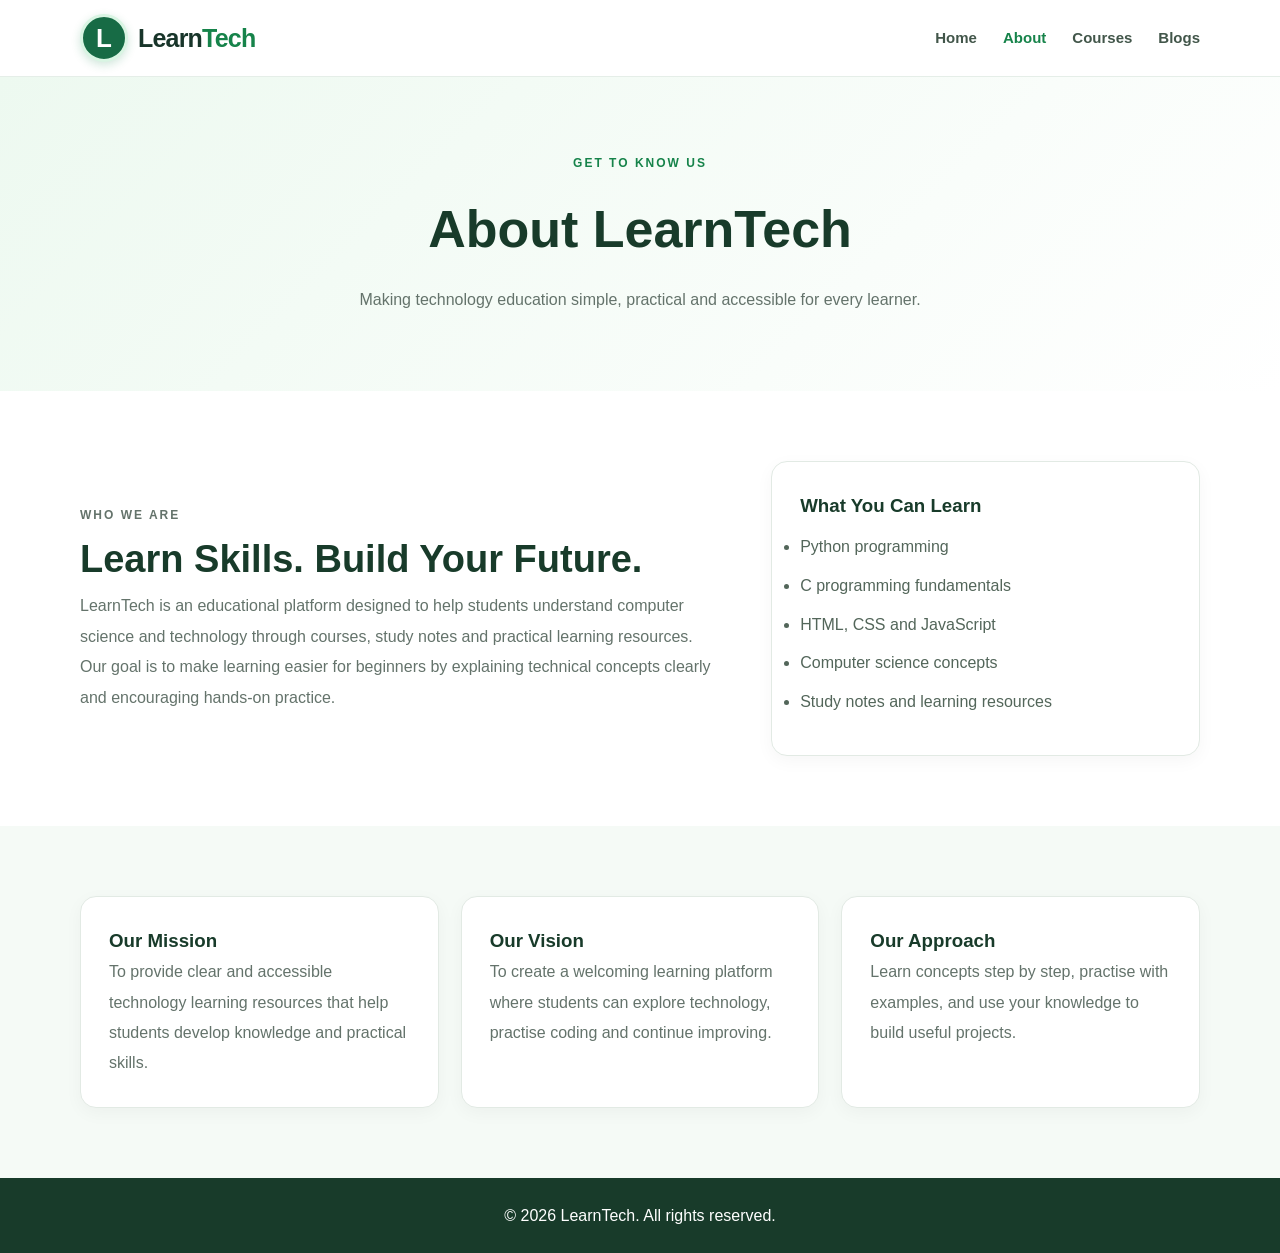
==== about.html @ 6e4b5e75 "Add LearnTech website" ====
<!DOCTYPE html>
<html lang="en">
<head>
  <meta charset="UTF-8">
  <meta name="viewport" content="width=device-width, initial-scale=1.0">
  <meta name="description" content="Learn about LearnTech, our mission, vision and learning resources.">
  <title>About Us | LearnTech</title>
  <link rel="stylesheet" href="css/style.css">
</head>
<body>

  <header class="site-header">
    <div class="container nav-container">
    
<a href="index.html" class="logo">
    <span class="logo-icon">L</span>
    <span class="logo-text">Learn<span>Tech</span></span>
</a>

      <nav class="main-nav" aria-label="Main navigation">
        <a href="index.html">Home</a>
        <a href="about.html" aria-current="page">About</a>
        <a href="courses.html">Courses</a>
        <a href="blogs.html">Blogs</a>
      </nav>
    </div>
  </header>

  <main>
    <section class="page-hero">
      <div class="container">
        <p class="eyebrow">GET TO KNOW US</p>
        <h1>About LearnTech</h1>
        <p>
          Making technology education simple, practical and accessible
          for every learner.
        </p>
      </div>
    </section>

    <section class="section">
      <div class="container about-layout">
        <div>
          <p class="eyebrow">WHO WE ARE</p>
          <h2>Learn Skills. Build Your Future.</h2>
          <p>
            LearnTech is an educational platform designed to help students
            understand computer science and technology through courses,
            study notes and practical learning resources.
          </p>
          <p>
            Our goal is to make learning easier for beginners by explaining
            technical concepts clearly and encouraging hands-on practice.
          </p>
        </div>

        <div class="about-highlight">
          <h3>What You Can Learn</h3>
          <ul>
            <li>Python programming</li>
            <li>C programming fundamentals</li>
            <li>HTML, CSS and JavaScript</li>
            <li>Computer science concepts</li>
            <li>Study notes and learning resources</li>
          </ul>
        </div>
      </div>
    </section>

    <section class="section section-soft">
      <div class="container about-cards">
        <article class="about-card">
          <h3>Our Mission</h3>
          <p>
            To provide clear and accessible technology learning resources
            that help students develop knowledge and practical skills.
          </p>
        </article>

        <article class="about-card">
          <h3>Our Vision</h3>
          <p>
            To create a welcoming learning platform where students can
            explore technology, practise coding and continue improving.
          </p>
        </article>

        <article class="about-card">
          <h3>Our Approach</h3>
          <p>
            Learn concepts step by step, practise with examples, and use
            your knowledge to build useful projects.
          </p>
        </article>
      </div>
    </section>
  </main>

  <footer class="site-footer">
    <div class="container">
      <p>&copy; <span id="year"></span> LearnTech. All rights reserved.</p>
    </div>
  </footer>

  <script>
    document.getElementById("year").textContent =
      new Date().getFullYear();
  </script>

</body>
</html>
---- css/style.css ----
/* LEARNTECH - MAIN WEBSITE DESIGN */

:root {
    --green: #087849;
    --dark-green: #075b39;
    --light-green: #eaf7ef;
    --text: #18352b;
    --muted: #64756d;
    --white: #ffffff;
}

* {
    margin: 0;
    padding: 0;
    box-sizing: border-box;
}

html {
    scroll-behavior: smooth;
    scroll-padding-top: 90px;
}

body {
    font-family: Arial, Helvetica, sans-serif;
    color: var(--text);
    background: var(--white);
    line-height: 1.7;
}

a {
    text-decoration: none;
}

/* HEADER */

.header {
    min-height: 82px;
    padding: 15px 7%;
    display: flex;
    justify-content: space-between;
    align-items: center;
    gap: 20px;
    background: white;
    border-bottom: 1px solid #e4eee7;
    position: sticky;
    top: 0;
    z-index: 100;
}

.logo {
    display: flex;
    align-items: center;
    gap: 12px;
    color: var(--text);
}

.logo-icon {
    width: 46px;
    height: 46px;
    border-radius: 50%;
    background: var(--green);
    color: white;
    display: grid;
    place-items: center;
    font-weight: bold;
    font-size: 17px;
}

.logo strong,
.logo small {
    display: block;
}

.logo strong {
    font-size: 21px;
}

.logo small {
    color: var(--muted);
    font-size: 10px;
}

.navbar {
    display: flex;
    align-items: center;
    gap: 32px;
}

.navbar a {
    color: #41584d;
    font-weight: bold;
    font-size: 14px;
    transition: color 0.2s;
}

.navbar a:hover {
    color: var(--green);
}

/* HOME / HERO */

.hero {
    min-height: 510px;
    padding: 65px 7%;
    display: grid;
    grid-template-columns: 1.1fr 0.9fr;
    align-items: center;
    gap: 40px;
    background:
        radial-gradient(circle at 85% 40%, #dff4e7, transparent 38%),
        #fbfefc;
}

.hero-content {
    max-width: 650px;
}

.tagline {
    color: var(--green);
    font-size: 12px;
    font-weight: bold;
    letter-spacing: 2px;
    margin-bottom: 15px;
}

.hero h1 {
    font-size: clamp(38px, 5vw, 62px);
    line-height: 1.15;
    letter-spacing: -2px;
    margin-bottom: 22px;
}

.hero h1 span,
.content-section h2 span {
    color: var(--green);
}

.intro {
    color: var(--muted);
    font-size: 16px;
    max-width: 520px;
    margin-bottom: 28px;
}

.hero-buttons {
    display: flex;
    gap: 14px;
    flex-wrap: wrap;
}

.btn {
    display: inline-block;
    padding: 12px 21px;
    border-radius: 7px;
    font-size: 14px;
    font-weight: bold;
    transition: 0.2s;
}

.btn:hover {
    transform: translateY(-2px);
}

.btn-primary {
    background: var(--green);
    color: white;
}

.btn-primary:hover {
    background: var(--dark-green);
}

.btn-secondary {
    color: var(--green);
    border: 1px solid #a8cdb7;
    background: white;
}

/* HERO VISUAL */

.hero-visual {
    display: grid;
    place-items: center;
    min-height: 320px;
}

.visual-card {
    width: 100%;
    max-width: 380px;
    padding: 35px 25px;
    text-align: center;
    border: 1px solid #dceee2;
    border-radius: 20px;
    background: white;
    box-shadow: 0 18px 50px #154b2c12;
}

.visual-icon {
    width: 105px;
    height: 105px;
    margin: 0 auto 22px;
    display: grid;
    place-items: center;
    background: var(--light-green);
    color: var(--green);
    border-radius: 24px;
    font-size: 38px;
    font-weight: bold;
}

.visual-card h2 {
    font-size: 23px;
    margin-bottom: 8px;
}

.visual-card p {
    color: var(--muted);
    font-size: 14px;
}

.visual-tags {
    display: flex;
    flex-wrap: wrap;
    justify-content: center;
    gap: 8px;
    margin-top: 22px;
}

.visual-tags span {
    padding: 6px 10px;
    background: #f0f8f3;
    color: var(--green);
    border-radius: 20px;
    font-size: 10px;
}

/* BENEFITS */

.benefits {
    padding: 35px 7%;
    display: grid;
    grid-template-columns: repeat(4, 1fr);
    gap: 24px;
    background: #f6fbf7;
    border-top: 1px solid #e5f0e8;
    border-bottom: 1px solid #e5f0e8;
}

.benefits article {
    text-align: center;
    padding: 10px;
}

.benefits h3 {
    font-size: 16px;
    margin-bottom: 7px;
}

.benefits p {
    color: var(--muted);
    font-size: 13px;
}

/* CONTENT SECTIONS */

.content-section {
    padding: 85px 7%;
    text-align: center;
    scroll-margin-top: 80px;
}

.content-section:nth-of-type(even) {
    background: #f8fcf9;
}

.content-section h2 {
    font-size: clamp(28px, 3vw, 40px);
    line-height: 1.25;
    margin-bottom: 15px;
}

.content-section > p:not(.tagline) {
    max-width: 680px;
    margin: 0 auto;
    color: var(--muted);
    font-size: 15px;
}

/* COURSES AND BLOG CONTAINERS */

#course-list,
#blog-list {
    max-width: 1100px;
    margin: 35px auto 0;
    display: grid;
    grid-template-columns: repeat(3, minmax(0, 1fr));
    gap: 22px;
    text-align: left;
}

/* FOOTER */

.footer {
    padding: 35px 7%;
    text-align: center;
    background: #103e2b;
    color: #dceee3;
}

.footer-logo {
    color: white;
    font-size: 23px;
    font-weight: bold;
}

.footer p {
    margin-top: 8px;
    font-size: 12px;
}

/* MOBILE RESPONSIVE DESIGN */

@media (max-width: 800px) {
    .hero {
        grid-template-columns: 1fr;
        padding-top: 50px;
        gap: 25px;
    }

    .hero-content {
        text-align: center;
        margin: auto;
    }

    .intro {
        margin-left: auto;
        margin-right: auto;
    }

    .hero-buttons {
        justify-content: center;
    }

    .benefits {
        grid-template-columns: repeat(2, 1fr);
    }

    #course-list,
    #blog-list {
        grid-template-columns: repeat(2, minmax(0, 1fr));
    }

    .header {
        padding: 15px 4%;
    }

    .navbar {
        gap: 15px;
    }
}

@media (max-width: 520px) {
    .header {
        flex-direction: column;
        gap: 15px;
    }

    .navbar {
        width: 100%;
        justify-content: center;
        gap: 20px;
        flex-wrap: wrap;
    }

    .navbar a {
        font-size: 13px;
    }

    .hero {
        padding: 45px 6%;
    }

    .hero h1 {
        font-size: 39px;
    }

    .visual-card {
        padding: 25px 15px;
    }

    .benefits {
        padding: 25px 5%;
        gap: 10px;
    }

    .content-section {
        padding: 60px 6%;
    }

    #course-list,
    #blog-list {
        grid-template-columns: 1fr;
    }
}
/* ===== COURSE CARDS ===== */
#course-list {
  display: grid;
  grid-template-columns: repeat(auto-fit, minmax(250px, 1fr));
  gap: 24px;
  margin-top: 30px;
}

.course-card {
  background: #ffffff;
  border: 1px solid #e2e8e5;
  border-radius: 16px;
  overflow: hidden;
  box-shadow: 0 5px 18px rgba(0, 0, 0, 0.05);
  transition: transform 0.25s ease, box-shadow 0.25s ease;
}

.course-card:hover {
  transform: translateY(-5px);
  box-shadow: 0 12px 28px rgba(0, 0, 0, 0.09);
}

.course-cover {
  display: block;
  width: 100%;
  height: 180px;
  object-fit: cover;
  background: #edf7f0;
}

.course-body {
  padding: 22px;
}

.course-level,
.blog-category {
  display: inline-block;
  color: #16834a;
  background: #e8f7ee;
  border-radius: 20px;
  padding: 6px 11px;
  font-size: 12px;
  font-weight: 600;
}

.course-body h3,
.blog-content h3 {
  color: #183b2a;
  font-size: 21px;
  margin: 15px 0 10px;
}

.course-body p,
.blog-content p {
  color: #64736b;
  font-size: 14px;
  line-height: 1.7;
}

.course-duration {
  font-size: 13px !important;
}

.course-foot {
  margin-top: 20px;
  padding-top: 16px;
  border-top: 1px solid #e8eee9;
}

.course-price {
  display: block;
  color: #16834a;
  font-weight: 700;
  margin-bottom: 14px;
}

.course-actions {
  display: flex;
  gap: 10px;
}

.course-btn,
.read-blog {
  border: 0;
  border-radius: 8px;
  padding: 11px 14px;
  font-size: 13px;
  font-weight: 600;
  cursor: pointer;
  transition: background 0.2s ease;
}

.purchase-btn {
  background: #16834a;
  color: #ffffff;
}

.purchase-btn:hover {
  background: #106738;
}

.share-btn {
  background: #edf7f0;
  color: #16834a;
}

.share-btn:hover {
  background: #d9f0e1;
}

/* ===== BLOG CARDS ===== */
#blog-list {
  display: grid;
  grid-template-columns: repeat(auto-fit, minmax(250px, 1fr));
  gap: 24px;
  margin-top: 30px;
}

.blog-card {
  background: #ffffff;
  border: 1px solid #e2e8e5;
  border-radius: 16px;
  padding: 25px;
  box-shadow: 0 5px 18px rgba(0, 0, 0, 0.04);
  transition: transform 0.25s ease;
}

.blog-card:hover {
  transform: translateY(-4px);
}

.blog-content h3 {
  font-size: 20px;
}

.read-blog {
  margin-top: 10px;
  background: #16834a;
  color: #ffffff;
}

.read-blog:hover {
  background: #106738;
}

/* ===== MOBILE RESPONSIVENESS ===== */
@media (max-width: 600px) {
  #course-list,
  #blog-list {
    grid-template-columns: 1fr;
  }

  .course-body {
    padding: 18px;
  }

  .course-actions {
    flex-wrap: wrap;
  }
}
/* ===== SHARED PAGE STYLES ===== */

.container {
  width: min(1120px, 90%);
  margin: 0 auto;
}

.site-header {
  background: #ffffff;
  border-bottom: 1px solid #e5eee8;
  position: sticky;
  top: 0;
  z-index: 100;
}

.nav-container {
  min-height: 76px;
  display: flex;
  align-items: center;
  justify-content: space-between;
  gap: 24px;
}

.logo {
  display: flex;
  align-items: center;
  gap: 10px;
  color: #183b2a;
  text-decoration: none;
  font-size: 22px;
  font-weight: 800;
}

.logo-mark {
  display: grid;
  place-items: center;
  width: 42px;
  height: 42px;
  border-radius: 12px;
  background: #16834a;
  color: white;
  font-size: 16px;
}

.main-nav {
  display: flex;
  align-items: center;
  gap: 26px;
}

.main-nav a {
  color: #42564a;
  text-decoration: none;
  font-size: 15px;
  font-weight: 600;
}

.main-nav a:hover,
.main-nav a[aria-current="page"] {
  color: #16834a;
}

.page-hero {
  padding: 76px 0;
  text-align: center;
  background: linear-gradient(135deg, #edf9f0, #ffffff);
}

.page-hero h1 {
  margin: 12px 0;
  color: #183b2a;
  font-size: clamp(34px, 5vw, 52px);
}

.page-hero p:not(.eyebrow) {
  max-width: 650px;
  margin: 0 auto;
  color: #64736b;
  line-height: 1.8;
}

.eyebrow {
  color: #16834a;
  font-size: 12px;
  font-weight: 800;
  letter-spacing: 2px;
}

.section {
  padding: 70px 0;
}

.about-layout {
  display: grid;
  grid-template-columns: 1.2fr 0.8fr;
  gap: 48px;
  align-items: center;
}

.about-layout h2 {
  color: #183b2a;
  font-size: clamp(28px, 4vw, 38px);
}

.about-layout p,
.about-card p {
  color: #64736b;
  line-height: 1.9;
}

.about-highlight,
.about-card {
  padding: 28px;
  border: 1px solid #e2eae4;
  border-radius: 16px;
  background: #ffffff;
  box-shadow: 0 5px 18px rgba(0, 0, 0, 0.04);
}

.about-highlight h3,
.about-card h3 {
  color: #183b2a;
}

.about-highlight li {
  margin: 13px 0;
  color: #53665a;
  line-height: 1.6;
}

.section-soft {
  background: #f5faf6;
}

.about-cards {
  display: grid;
  grid-template-columns: repeat(3, 1fr);
  gap: 22px;
}

.site-footer {
  padding: 24px 0;
  background: #183b2a;
  color: #ffffff;
  text-align: center;
}

@media (max-width: 700px) {
  .nav-container {
    padding: 14px 0;
    align-items: flex-start;
    flex-direction: column;
  }

  .main-nav {
    width: 100%;
    gap: 18px;
    flex-wrap: wrap;
  }

  .about-layout,
  .about-cards {
    grid-template-columns: 1fr;
  }

  .page-hero,
  .section {
    padding: 48px 0;
  }
}
/* ===== COURSES PAGE ===== */

.course-intro {
  color: #64736b;
  line-height: 1.8;
  margin-bottom: 28px;
}

#course-list {
  display: grid;
  grid-template-columns: repeat(auto-fit, minmax(260px, 1fr));
  gap: 24px;
  margin-top: 30px;
}

.course-card {
  background: #ffffff;
  border: 1px solid #e2eae4;
  border-radius: 16px;
  overflow: hidden;
  box-shadow: 0 5px 18px rgba(0, 0, 0, 0.05);
  transition: transform 0.25s ease;
}

.course-card:hover {
  transform: translateY(-4px);
}

.course-cover {
  width: 100%;
  height: 180px;
  object-fit: cover;
  background: #edf7f0;
}

.course-body {
  padding: 22px;
}

.course-level {
  display: inline-block;
  padding: 6px 10px;
  border-radius: 20px;
  background: #e8f7ee;
  color: #16834a;
  font-size: 12px;
  font-weight: 700;
}

.course-body h3 {
  color: #183b2a;
  margin: 15px 0 10px;
}

.course-body p {
  color: #64736b;
  font-size: 14px;
  line-height: 1.8;
}

.course-foot {
  border-top: 1px solid #e8eee9;
  padding-top: 16px;
  margin-top: 18px;
}

.course-price {
  display: block;
  color: #16834a;
  font-weight: 700;
  margin-bottom: 14px;
}

.course-actions {
  display: flex;
  flex-wrap: wrap;
  gap: 10px;
}

.course-btn {
  padding: 11px 15px;
  border: none;
  border-radius: 8px;
  cursor: pointer;
  font-weight: 600;
}

.purchase-btn {
  background: #16834a;
  color: #ffffff;
}

.share-btn {
  background: #e8f7ee;
  color: #16834a;
}

.purchase-btn:hover {
  background: #106738;
}

.share-btn:hover {
  background: #d9f0e1;
}

@media (max-width: 600px) {
  #course-list {
    grid-template-columns: 1fr;
  }
}
/* ===== BLOGS PAGE ===== */

.blog-intro {
  color: #64736b;
  line-height: 1.8;
  margin-bottom: 28px;
}

#blog-list {
  display: grid;
  grid-template-columns: repeat(auto-fit, minmax(260px, 1fr));
  gap: 24px;
  margin-top: 30px;
}

.blog-card {
  background: #ffffff;
  border: 1px solid #e2eae4;
  border-radius: 16px;
  padding: 26px;
  box-shadow: 0 5px 18px rgba(0, 0, 0, 0.04);
  transition: transform 0.25s ease;
}

.blog-card:hover {
  transform: translateY(-4px);
}

.blog-category {
  display: inline-block;
  background: #e8f7ee;
  color: #16834a;
  padding: 6px 10px;
  border-radius: 20px;
  font-size: 12px;
  font-weight: 700;
}

.blog-content h3 {
  color: #183b2a;
  font-size: 21px;
  margin: 16px 0 10px;
}

.blog-content p {
  color: #64736b;
  line-height: 1.8;
  font-size: 14px;
}

.read-blog {
  margin-top: 12px;
  background: #16834a;
  color: #ffffff;
  padding: 11px 16px;
  border: none;
  border-radius: 8px;
  font-weight: 600;
  cursor: pointer;
}

.read-blog:hover {
  background: #106738;
}

@media (max-width: 600px) {
  #blog-list {
    grid-template-columns: 1fr;
  }
}
.logo {
  display: inline-flex;
  align-items: center;
  gap: 10px;
  text-decoration: none;
  color: #176b45;
  font-size: 24px;
  font-weight: 700;
}

.logo img {
  width: 48px;
  height: 48px;
  object-fit: contain;
  display: block;
}

.course-card img {
  width: 100%;
  height: 190px;
  object-fit: cover;
  display: block;
}

/* ===== LEARNTECH PROFESSIONAL LOGO ===== */

.logo {
    display: inline-flex;
    align-items: center;
    gap: 10px;
    text-decoration: none;
    flex-shrink: 0;
}

.logo-icon {
    width: 48px;
    height: 48px;
    min-width: 48px;
    display: inline-flex;
    align-items: center;
    justify-content: center;
    border-radius: 50%;
    background: linear-gradient(135deg, #16834a, #075b35);
    color: #ffffff;
    font-size: 27px;
    font-weight: 800;
    font-family: Arial, sans-serif;
    border: 3px solid #d9f5e3;
    box-shadow: 0 3px 10px rgba(22, 131, 74, 0.20);
}

.logo-text {
    color: #18352a;
    font-size: 25px;
    font-weight: 800;
    letter-spacing: -0.8px;
}

.logo-text span {
    color: #16834a;
}

/* ===== COURSE CARD IMAGES ===== */

.course-cover {
    min-height: 180px;
    padding: 25px;
    display: flex;
    flex-direction: column;
    justify-content: center;
    border-radius: 12px 12px 0 0;
    background: linear-gradient(135deg, #e7f7ed, #c5ead3);
    color: #145b35;
}

.course-cover h3 {
    margin: 12px 0;
    font-size: 25px;
    line-height: 1.3;
}

.course-label {
    font-size: 11px;
    font-weight: 800;
    letter-spacing: 1.5px;
}

/* Course card layout */

.course-card {
    overflow: hidden;
    border: 1px solid #e1e9e3;
    border-radius: 13px;
    background: #ffffff;
    box-shadow: 0 4px 15px rgba(20, 60, 35, 0.07);
    transition: transform 0.2s ease, box-shadow 0.2s ease;
}

.course-card:hover {
    transform: translateY(-4px);
    box-shadow: 0 10px 25px rgba(20, 60, 35, 0.13);
}

.course-body {
    padding: 18px;
}

.course-level {
    display: inline-block;
    padding: 5px 10px;
    border-radius: 20px;
    background: #e8f6ed;
    color: #176b45;
    font-size: 12px;
    font-weight: 700;
}

.course-body > p {
    color: #58665d;
    line-height: 1.7;
}

.course-foot {
    display: flex;
    justify-content: space-between;
    flex-wrap: wrap;
    gap: 8px;
    padding-top: 12px;
    border-top: 1px solid #e8eee9;
    font-size: 13px;
    font-weight: 600;
}

.course-hint {
    color: #16834a !important;
    font-size: 13px;
    font-weight: 700;
}

/* Mobile responsive logo */

@media (max-width: 480px) {
    .logo-icon {
        width: 40px;
        height: 40px;
        min-width: 40px;
        font-size: 23px;
    }

    .logo-text {
        font-size: 21px;
    }
}

/* LearnTech Logo - Force Visible */

a.logo {
    display: inline-flex !important;
    align-items: center;
    gap: 10px;
    text-decoration: none !important;
    visibility: visible !important;
    opacity: 1 !important;
}

a.logo .logo-icon {
    display: inline-flex !important;
    width: 48px;
    height: 48px;
    min-width: 48px;
    align-items: center;
    justify-content: center;
    border-radius: 50%;
    background: #176b45 !important;
    color: #ffffff !important;
    border: 3px solid #d9f5e3;
    font-size: 26px;
    font-weight: 800;
    box-sizing: border-box;
}

a.logo .logo-text {
    display: inline-block !important;
    color: #18352a !important;
    font-size: 25px;
    font-weight: 800;
}

a.logo .logo-text span {
    color: #16834a !important;
}

/* LearnTech round logo */

a.logo {
    display: inline-flex;
    align-items: center;
    gap: 10px;
    text-decoration: none;
}

.logo-icon {
    width: 48px;
    height: 48px;
    flex-shrink: 0;
    display: inline-flex;
    align-items: center;
    justify-content: center;
    border-radius: 50%;
    background: #176b45;
    color: #ffffff;
    border: 3px solid #d9f5e3;
    font-size: 26px;
    font-weight: 800;
    box-sizing: border-box;
}

.logo-text {
    color: #18352a;
    font-size: 25px;
    font-weight: 800;
}

.logo-text span {
    color: #16834a;
}

/* Course images */

.course-cover {
    position: relative;
    min-height: 190px;
    overflow: hidden;
    background: linear-gradient(135deg, #e7f7ed, #c5ead3);
}

.course-image {
    display: block;
    width: 100%;
    height: 190px;
    object-fit: cover;
}

.course-image-fallback {
    padding: 28px;
    color: #145b35;
}

.course-image-fallback h3 {
    font-size: 24px;
}

.course-label {
    font-size: 11px;
    font-weight: 800;
    letter-spacing: 1px;
}

.course-card {
    overflow: hidden;
    cursor: pointer;
    border: 1px solid #e1e9e3;
    border-radius: 13px;
    background: #fff;
    box-shadow: 0 4px 15px rgba(20, 60, 35, .08);
    transition: transform .2s ease;
}

.course-card:hover {
    transform: translateY(-4px);
}
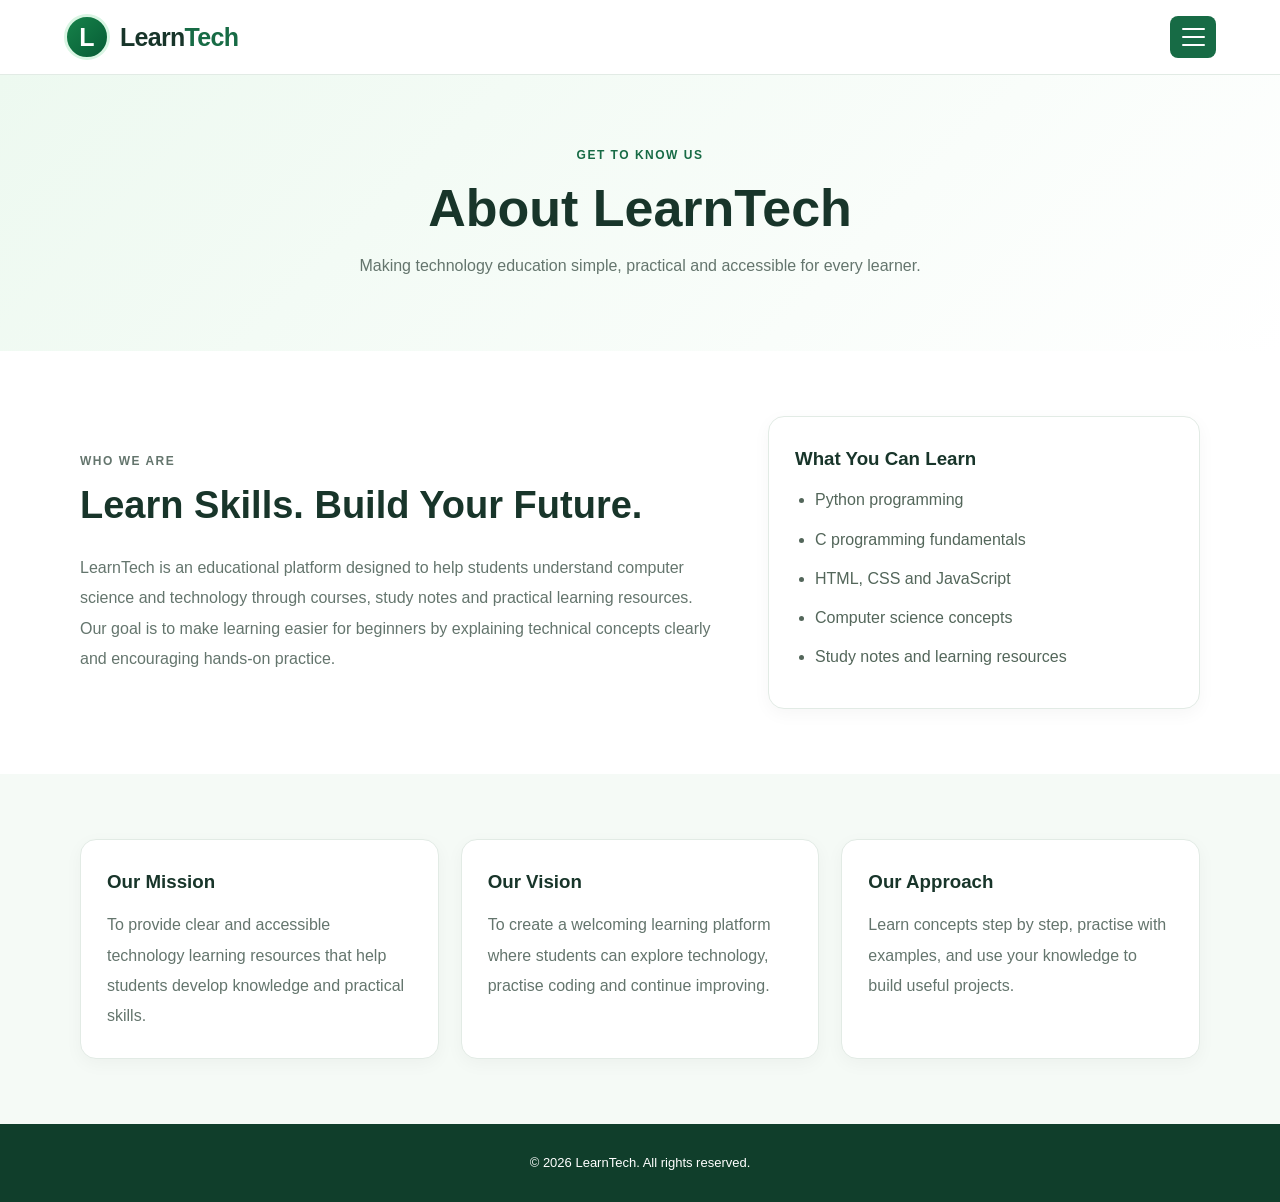
==== commit 6ff89ded: "Add LearnTech website" ====
--- a/about.html
+++ b/about.html
@@ -9,22 +9,36 @@
 </head>
 <body>
 
-  <header class="site-header">
-    <div class="container nav-container">
-    
-<a href="index.html" class="logo">
+  
+
+<header class="site-header">
+  <a href="index.html" class="logo">
     <span class="logo-icon">L</span>
     <span class="logo-text">Learn<span>Tech</span></span>
-</a>
+  </a>
 
-      <nav class="main-nav" aria-label="Main navigation">
-        <a href="index.html">Home</a>
-        <a href="about.html" aria-current="page">About</a>
-        <a href="courses.html">Courses</a>
-        <a href="blogs.html">Blogs</a>
-      </nav>
-    </div>
-  </header>
+  <button
+    class="menu-toggle"
+    id="menuToggle"
+    type="button"
+    aria-label="Open navigation menu"
+    aria-expanded="false"
+    aria-controls="mainMenu"
+  >
+    <span></span>
+    <span></span>
+    <span></span>
+  </button>
+
+  <nav class="main-menu" id="mainMenu">
+    <a href="index.html">Home</a>
+    <a href="courses.html">Courses</a>
+    <a href="blogs.html">Blogs</a>
+    <a href="about.html">About</a>
+  </nav>
+</header>
+
+
 
   <main>
     <section class="page-hero">
--- a/css/style.css
+++ b/css/style.css
@@ -1,778 +1,623 @@
 
-/* LEARNTECH - MAIN WEBSITE DESIGN */
+/* =========================================
+   LEARNTECH - COMPLETE MAIN WEBSITE STYLES
+   Theme: Professional Green and White
+========================================= */
 
 :root {
-    --green: #087849;
-    --dark-green: #075b39;
-    --light-green: #eaf7ef;
-    --text: #18352b;
-    --muted: #64756d;
-    --white: #ffffff;
+  --green: #176b45;
+  --dark-green: #105235;
+  --light-green: #edf7f0;
+  --text: #18352a;
+  --muted: #64756d;
+  --white: #ffffff;
+  --border: #e2ebe5;
+  --shadow: 0 8px 28px rgba(20, 80, 50, 0.09);
 }
 
 * {
-    margin: 0;
-    padding: 0;
-    box-sizing: border-box;
+  margin: 0;
+  padding: 0;
+  box-sizing: border-box;
 }
 
 html {
-    scroll-behavior: smooth;
-    scroll-padding-top: 90px;
+  scroll-behavior: smooth;
+  scroll-padding-top: 90px;
 }
 
 body {
-    font-family: Arial, Helvetica, sans-serif;
-    color: var(--text);
-    background: var(--white);
-    line-height: 1.7;
+  font-family: Arial, Helvetica, sans-serif;
+  color: var(--text);
+  background: var(--white);
+  line-height: 1.7;
 }
 
 a {
-    text-decoration: none;
-}
-
-/* HEADER */
-
-.header {
-    min-height: 82px;
-    padding: 15px 7%;
-    display: flex;
-    justify-content: space-between;
-    align-items: center;
-    gap: 20px;
-    background: white;
-    border-bottom: 1px solid #e4eee7;
-    position: sticky;
-    top: 0;
-    z-index: 100;
-}
+  text-decoration: none;
+}
+
+img {
+  max-width: 100%;
+}
+
+button,
+input,
+textarea,
+select {
+  font: inherit;
+}
+
+button {
+  cursor: pointer;
+}
+
+.container {
+  width: min(1120px, 90%);
+  margin: 0 auto;
+}
+
+/* LOGO */
 
 .logo {
-    display: flex;
-    align-items: center;
-    gap: 12px;
-    color: var(--text);
+  display: inline-flex;
+  align-items: center;
+  gap: 10px;
+  flex-shrink: 0;
+  color: var(--text);
+  text-decoration: none;
 }
 
 .logo-icon {
-    width: 46px;
-    height: 46px;
-    border-radius: 50%;
-    background: var(--green);
-    color: white;
-    display: grid;
-    place-items: center;
-    font-weight: bold;
-    font-size: 17px;
+  width: 46px;
+  height: 46px;
+  min-width: 46px;
+  display: inline-flex;
+  align-items: center;
+  justify-content: center;
+  border: 3px solid #d9f5e3;
+  border-radius: 50%;
+  background: linear-gradient(135deg, #16834a, #075b35);
+  color: white;
+  font-size: 25px;
+  font-weight: 800;
+}
+
+.logo-text {
+  color: var(--text);
+  font-size: 25px;
+  font-weight: 800;
+  letter-spacing: -0.7px;
+}
+
+.logo-text span {
+  color: var(--green);
 }
 
 .logo strong,
 .logo small {
-    display: block;
+  display: block;
 }
 
 .logo strong {
-    font-size: 21px;
+  font-size: 21px;
 }
 
 .logo small {
-    color: var(--muted);
-    font-size: 10px;
-}
-
-.navbar {
-    display: flex;
-    align-items: center;
-    gap: 32px;
-}
-
-.navbar a {
-    color: #41584d;
-    font-weight: bold;
-    font-size: 14px;
-    transition: color 0.2s;
-}
-
-.navbar a:hover {
-    color: var(--green);
-}
-
-/* HOME / HERO */
+  color: var(--muted);
+  font-size: 10px;
+}
+
+/* HEADER AND HAMBURGER MENU */
+
+.site-header {
+  display: flex;
+  align-items: center;
+  justify-content: space-between;
+  gap: 20px;
+  padding: 14px 5%;
+  background: var(--white);
+  border-bottom: 1px solid var(--border);
+  position: sticky;
+  top: 0;
+  z-index: 1000;
+}
+
+.menu-toggle {
+  width: 46px;
+  height: 42px;
+  display: flex;
+  flex-direction: column;
+  justify-content: center;
+  align-items: center;
+  gap: 6px;
+  border: none;
+  border-radius: 8px;
+  background: var(--green);
+}
+
+.menu-toggle:hover {
+  background: var(--dark-green);
+}
+
+.menu-toggle span {
+  display: block;
+  width: 23px;
+  height: 2px;
+  border-radius: 2px;
+  background: white;
+}
+
+.main-menu {
+  display: none;
+  position: absolute;
+  top: calc(100% + 5px);
+  right: 5%;
+  width: 220px;
+  padding: 10px;
+  background: white;
+  border: 1px solid var(--border);
+  border-radius: 12px;
+  box-shadow: 0 12px 30px rgba(0, 0, 0, 0.12);
+}
+
+.main-menu.open {
+  display: flex;
+  flex-direction: column;
+}
+
+.main-menu a {
+  display: block;
+  padding: 12px 15px;
+  color: var(--text);
+  border-radius: 7px;
+  font-size: 14px;
+  font-weight: 600;
+}
+
+.main-menu a:hover,
+.main-menu a[aria-current="page"] {
+  color: var(--green);
+  background: var(--light-green);
+}
+
+/* SUPPORT FOR OLDER NAVIGATION CLASSES */
+
+.header {
+  min-height: 76px;
+  padding: 14px 5%;
+  display: flex;
+  align-items: center;
+  justify-content: space-between;
+  gap: 20px;
+  background: white;
+  border-bottom: 1px solid var(--border);
+  position: sticky;
+  top: 0;
+  z-index: 100;
+}
+
+.navbar,
+.main-nav {
+  display: flex;
+  align-items: center;
+  gap: 22px;
+}
+
+.navbar a,
+.main-nav a {
+  color: #41584d;
+  font-weight: 600;
+  font-size: 14px;
+}
+
+.navbar a:hover,
+.main-nav a:hover {
+  color: var(--green);
+}
+
+/* HOME HERO */
 
 .hero {
-    min-height: 510px;
-    padding: 65px 7%;
-    display: grid;
-    grid-template-columns: 1.1fr 0.9fr;
-    align-items: center;
-    gap: 40px;
-    background:
-        radial-gradient(circle at 85% 40%, #dff4e7, transparent 38%),
-        #fbfefc;
+  min-height: 480px;
+  padding: 65px 7%;
+  display: grid;
+  grid-template-columns: 1.1fr 0.9fr;
+  align-items: center;
+  gap: 40px;
+  background:
+    radial-gradient(circle at 85% 40%, #dff4e7, transparent 38%),
+    #fbfefc;
 }
 
 .hero-content {
-    max-width: 650px;
+  max-width: 650px;
+}
+
+.tagline,
+.eyebrow {
+  color: var(--green);
+  font-size: 12px;
+  font-weight: 800;
+  letter-spacing: 1.5px;
 }
 
 .tagline {
-    color: var(--green);
-    font-size: 12px;
-    font-weight: bold;
-    letter-spacing: 2px;
-    margin-bottom: 15px;
+  margin-bottom: 15px;
 }
 
 .hero h1 {
-    font-size: clamp(38px, 5vw, 62px);
-    line-height: 1.15;
-    letter-spacing: -2px;
-    margin-bottom: 22px;
+  font-size: clamp(36px, 5vw, 62px);
+  line-height: 1.15;
+  letter-spacing: -1.5px;
+  margin-bottom: 22px;
 }
 
 .hero h1 span,
 .content-section h2 span {
-    color: var(--green);
+  color: var(--green);
 }
 
 .intro {
-    color: var(--muted);
-    font-size: 16px;
-    max-width: 520px;
-    margin-bottom: 28px;
+  color: var(--muted);
+  font-size: 16px;
+  max-width: 520px;
+  margin-bottom: 28px;
 }
 
 .hero-buttons {
-    display: flex;
-    gap: 14px;
-    flex-wrap: wrap;
+  display: flex;
+  gap: 14px;
+  flex-wrap: wrap;
 }
 
 .btn {
-    display: inline-block;
-    padding: 12px 21px;
-    border-radius: 7px;
-    font-size: 14px;
-    font-weight: bold;
-    transition: 0.2s;
+  display: inline-block;
+  padding: 12px 21px;
+  border-radius: 7px;
+  font-size: 14px;
+  font-weight: bold;
+  transition: 0.2s;
 }
 
 .btn:hover {
-    transform: translateY(-2px);
+  transform: translateY(-2px);
 }
 
 .btn-primary {
-    background: var(--green);
-    color: white;
+  background: var(--green);
+  color: white;
 }
 
 .btn-primary:hover {
-    background: var(--dark-green);
+  background: var(--dark-green);
 }
 
 .btn-secondary {
-    color: var(--green);
-    border: 1px solid #a8cdb7;
-    background: white;
-}
-
-/* HERO VISUAL */
+  color: var(--green);
+  border: 1px solid #a8cdb7;
+  background: white;
+}
 
 .hero-visual {
-    display: grid;
-    place-items: center;
-    min-height: 320px;
+  display: grid;
+  place-items: center;
+  min-height: 300px;
 }
 
 .visual-card {
-    width: 100%;
-    max-width: 380px;
-    padding: 35px 25px;
-    text-align: center;
-    border: 1px solid #dceee2;
-    border-radius: 20px;
-    background: white;
-    box-shadow: 0 18px 50px #154b2c12;
+  width: 100%;
+  max-width: 380px;
+  padding: 35px 25px;
+  text-align: center;
+  border: 1px solid #dceee2;
+  border-radius: 20px;
+  background: white;
+  box-shadow: var(--shadow);
 }
 
 .visual-icon {
-    width: 105px;
-    height: 105px;
-    margin: 0 auto 22px;
-    display: grid;
-    place-items: center;
-    background: var(--light-green);
-    color: var(--green);
-    border-radius: 24px;
-    font-size: 38px;
-    font-weight: bold;
+  width: 105px;
+  height: 105px;
+  margin: 0 auto 22px;
+  display: grid;
+  place-items: center;
+  background: var(--light-green);
+  color: var(--green);
+  border-radius: 24px;
+  font-size: 38px;
+  font-weight: bold;
 }
 
 .visual-card h2 {
-    font-size: 23px;
-    margin-bottom: 8px;
+  font-size: 23px;
+  margin-bottom: 8px;
 }
 
 .visual-card p {
-    color: var(--muted);
-    font-size: 14px;
+  color: var(--muted);
+  font-size: 14px;
 }
 
 .visual-tags {
-    display: flex;
-    flex-wrap: wrap;
-    justify-content: center;
-    gap: 8px;
-    margin-top: 22px;
+  display: flex;
+  flex-wrap: wrap;
+  justify-content: center;
+  gap: 8px;
+  margin-top: 22px;
 }
 
 .visual-tags span {
-    padding: 6px 10px;
-    background: #f0f8f3;
-    color: var(--green);
-    border-radius: 20px;
-    font-size: 10px;
+  padding: 6px 10px;
+  background: #f0f8f3;
+  color: var(--green);
+  border-radius: 20px;
+  font-size: 10px;
 }
 
 /* BENEFITS */
 
 .benefits {
-    padding: 35px 7%;
-    display: grid;
-    grid-template-columns: repeat(4, 1fr);
-    gap: 24px;
-    background: #f6fbf7;
-    border-top: 1px solid #e5f0e8;
-    border-bottom: 1px solid #e5f0e8;
+  padding: 35px 7%;
+  display: grid;
+  grid-template-columns: repeat(4, 1fr);
+  gap: 24px;
+  background: #f6fbf7;
+  border-top: 1px solid #e5f0e8;
+  border-bottom: 1px solid #e5f0e8;
 }
 
 .benefits article {
-    text-align: center;
-    padding: 10px;
+  text-align: center;
+  padding: 10px;
 }
 
 .benefits h3 {
-    font-size: 16px;
-    margin-bottom: 7px;
+  font-size: 16px;
+  margin-bottom: 7px;
 }
 
 .benefits p {
-    color: var(--muted);
-    font-size: 13px;
-}
-
-/* CONTENT SECTIONS */
+  color: var(--muted);
+  font-size: 13px;
+}
+
+/* GENERAL SECTIONS */
 
 .content-section {
-    padding: 85px 7%;
-    text-align: center;
-    scroll-margin-top: 80px;
+  padding: 75px 7%;
+  text-align: center;
+  scroll-margin-top: 80px;
 }
 
 .content-section:nth-of-type(even) {
-    background: #f8fcf9;
+  background: #f8fcf9;
 }
 
 .content-section h2 {
-    font-size: clamp(28px, 3vw, 40px);
-    line-height: 1.25;
-    margin-bottom: 15px;
+  font-size: clamp(28px, 3vw, 40px);
+  line-height: 1.25;
+  margin-bottom: 15px;
 }
 
 .content-section > p:not(.tagline) {
-    max-width: 680px;
-    margin: 0 auto;
-    color: var(--muted);
-    font-size: 15px;
-}
-
-/* COURSES AND BLOG CONTAINERS */
+  max-width: 680px;
+  margin: 0 auto;
+  color: var(--muted);
+  font-size: 15px;
+}
+
+.section {
+  padding: 65px 0;
+}
+
+.section-soft {
+  background: #f5faf6;
+}
+
+.page-hero {
+  padding: 70px 0;
+  text-align: center;
+  background: linear-gradient(135deg, #edf9f0, #ffffff);
+}
+
+.page-hero h1 {
+  margin: 12px 0;
+  color: var(--text);
+  font-size: clamp(34px, 5vw, 52px);
+  line-height: 1.2;
+}
+
+.page-hero p:not(.eyebrow) {
+  max-width: 650px;
+  margin: 0 auto;
+  color: var(--muted);
+  line-height: 1.8;
+}
+
+.course-intro,
+.blog-intro {
+  color: var(--muted);
+  line-height: 1.8;
+  margin-bottom: 28px;
+}
+
+/* COURSE AND BLOG GRIDS */
 
 #course-list,
 #blog-list {
-    max-width: 1100px;
-    margin: 35px auto 0;
-    display: grid;
-    grid-template-columns: repeat(3, minmax(0, 1fr));
-    gap: 22px;
-    text-align: left;
-}
-
-/* FOOTER */
-
-.footer {
-    padding: 35px 7%;
-    text-align: center;
-    background: #103e2b;
-    color: #dceee3;
-}
-
-.footer-logo {
-    color: white;
-    font-size: 23px;
-    font-weight: bold;
-}
-
-.footer p {
-    margin-top: 8px;
-    font-size: 12px;
-}
-
-/* MOBILE RESPONSIVE DESIGN */
-
-@media (max-width: 800px) {
-    .hero {
-        grid-template-columns: 1fr;
-        padding-top: 50px;
-        gap: 25px;
-    }
-
-    .hero-content {
-        text-align: center;
-        margin: auto;
-    }
-
-    .intro {
-        margin-left: auto;
-        margin-right: auto;
-    }
-
-    .hero-buttons {
-        justify-content: center;
-    }
-
-    .benefits {
-        grid-template-columns: repeat(2, 1fr);
-    }
-
-    #course-list,
-    #blog-list {
-        grid-template-columns: repeat(2, minmax(0, 1fr));
-    }
-
-    .header {
-        padding: 15px 4%;
-    }
-
-    .navbar {
-        gap: 15px;
-    }
-}
-
-@media (max-width: 520px) {
-    .header {
-        flex-direction: column;
-        gap: 15px;
-    }
-
-    .navbar {
-        width: 100%;
-        justify-content: center;
-        gap: 20px;
-        flex-wrap: wrap;
-    }
-
-    .navbar a {
-        font-size: 13px;
-    }
-
-    .hero {
-        padding: 45px 6%;
-    }
-
-    .hero h1 {
-        font-size: 39px;
-    }
-
-    .visual-card {
-        padding: 25px 15px;
-    }
-
-    .benefits {
-        padding: 25px 5%;
-        gap: 10px;
-    }
-
-    .content-section {
-        padding: 60px 6%;
-    }
-
-    #course-list,
-    #blog-list {
-        grid-template-columns: 1fr;
-    }
-}
-/* ===== COURSE CARDS ===== */
-#course-list {
+  width: 100%;
+  max-width: 1100px;
+  margin: 30px auto 0;
   display: grid;
-  grid-template-columns: repeat(auto-fit, minmax(250px, 1fr));
+  grid-template-columns: repeat(3, minmax(0, 1fr));
   gap: 24px;
-  margin-top: 30px;
-}
+  text-align: left;
+}
+
+/* COURSE CARDS */
 
 .course-card {
-  background: #ffffff;
-  border: 1px solid #e2e8e5;
+  display: block;
+  min-width: 0;
+  overflow: hidden;
+  border: 1px solid var(--border);
   border-radius: 16px;
-  overflow: hidden;
+  background: white;
+  color: var(--text);
   box-shadow: 0 5px 18px rgba(0, 0, 0, 0.05);
-  transition: transform 0.25s ease, box-shadow 0.25s ease;
+  transition: transform 0.2s ease, box-shadow 0.2s ease;
 }
 
 .course-card:hover {
   transform: translateY(-5px);
-  box-shadow: 0 12px 28px rgba(0, 0, 0, 0.09);
-}
-
-.course-cover {
+  box-shadow: 0 12px 28px rgba(20, 80, 50, 0.12);
+}
+
+.course-image,
+.course-cover img {
   display: block;
   width: 100%;
-  height: 180px;
+  height: 190px;
   object-fit: cover;
-  background: #edf7f0;
-}
-
+  background: linear-gradient(135deg, #e0f4e6, #b6dfc4);
+}
+
+.course-cover {
+  min-height: 180px;
+  padding: 25px;
+  display: flex;
+  flex-direction: column;
+  justify-content: center;
+  background: linear-gradient(135deg, #e7f7ed, #c5ead3);
+  color: #145b35;
+}
+
+.course-cover h3 {
+  margin: 12px 0;
+  font-size: 25px;
+  line-height: 1.3;
+}
+
+.course-label {
+  font-size: 11px;
+  font-weight: 800;
+  letter-spacing: 1px;
+}
+
+.course-card-content,
 .course-body {
   padding: 22px;
 }
 
-.course-level,
-.blog-category {
+.course-card-content h3,
+.course-body h3 {
+  margin: 8px 0 12px;
+  color: var(--text);
+  font-size: 21px;
+  line-height: 1.4;
+}
+
+.course-card-content > p:not(.eyebrow),
+.course-body > p {
+  color: var(--muted);
+  font-size: 14px;
+  line-height: 1.8;
+}
+
+.course-level {
   display: inline-block;
+  padding: 5px 10px;
+  border-radius: 20px;
+  background: #e8f7ee;
   color: #16834a;
-  background: #e8f7ee;
-  border-radius: 20px;
-  padding: 6px 11px;
   font-size: 12px;
-  font-weight: 600;
-}
-
-.course-body h3,
-.blog-content h3 {
-  color: #183b2a;
-  font-size: 21px;
-  margin: 15px 0 10px;
-}
-
-.course-body p,
-.blog-content p {
-  color: #64736b;
-  font-size: 14px;
-  line-height: 1.7;
-}
-
-.course-duration {
-  font-size: 13px !important;
-}
-
+  font-weight: 700;
+}
+
+.course-meta,
 .course-foot {
-  margin-top: 20px;
-  padding-top: 16px;
+  display: flex;
+  justify-content: space-between;
+  flex-wrap: wrap;
+  gap: 10px;
+  margin-top: 18px;
+  padding-top: 14px;
   border-top: 1px solid #e8eee9;
+  color: #53685b;
+  font-size: 13px;
 }
 
 .course-price {
   display: block;
   color: #16834a;
   font-weight: 700;
-  margin-bottom: 14px;
+  margin-bottom: 12px;
+}
+
+.course-link,
+.course-hint {
+  display: inline-block;
+  margin-top: 15px;
+  color: var(--green);
+  font-size: 13px;
+  font-weight: 700;
 }
 
 .course-actions {
   display: flex;
+  flex-wrap: wrap;
   gap: 10px;
+  margin-top: 14px;
 }
 
 .course-btn,
-.read-blog {
-  border: 0;
+.purchase-btn,
+.share-btn {
+  display: inline-block;
+  padding: 11px 15px;
+  border: none;
   border-radius: 8px;
-  padding: 11px 14px;
   font-size: 13px;
   font-weight: 600;
-  cursor: pointer;
-  transition: background 0.2s ease;
+  text-align: center;
 }
 
 .purchase-btn {
-  background: #16834a;
-  color: #ffffff;
+  background: var(--green);
+  color: white;
 }
 
 .purchase-btn:hover {
-  background: #106738;
+  background: var(--dark-green);
 }
 
 .share-btn {
   background: #edf7f0;
-  color: #16834a;
+  color: var(--green);
 }
 
 .share-btn:hover {
   background: #d9f0e1;
 }
 
-/* ===== BLOG CARDS ===== */
-#blog-list {
-  display: grid;
-  grid-template-columns: repeat(auto-fit, minmax(250px, 1fr));
-  gap: 24px;
-  margin-top: 30px;
-}
+/* BLOG CARDS */
 
 .blog-card {
-  background: #ffffff;
-  border: 1px solid #e2e8e5;
+  min-width: 0;
+  padding: 25px;
+  border: 1px solid var(--border);
   border-radius: 16px;
-  padding: 25px;
+  background: white;
   box-shadow: 0 5px 18px rgba(0, 0, 0, 0.04);
-  transition: transform 0.25s ease;
+  transition: transform 0.2s ease;
 }
 
 .blog-card:hover {
   transform: translateY(-4px);
 }
 
-.blog-content h3 {
-  font-size: 20px;
-}
-
-.read-blog {
-  margin-top: 10px;
-  background: #16834a;
-  color: #ffffff;
-}
-
-.read-blog:hover {
-  background: #106738;
-}
-
-/* ===== MOBILE RESPONSIVENESS ===== */
-@media (max-width: 600px) {
-  #course-list,
-  #blog-list {
-    grid-template-columns: 1fr;
-  }
-
-  .course-body {
-    padding: 18px;
-  }
-
-  .course-actions {
-    flex-wrap: wrap;
-  }
-}
-/* ===== SHARED PAGE STYLES ===== */
-
-.container {
-  width: min(1120px, 90%);
-  margin: 0 auto;
-}
-
-.site-header {
-  background: #ffffff;
-  border-bottom: 1px solid #e5eee8;
-  position: sticky;
-  top: 0;
-  z-index: 100;
-}
-
-.nav-container {
-  min-height: 76px;
-  display: flex;
-  align-items: center;
-  justify-content: space-between;
-  gap: 24px;
-}
-
-.logo {
-  display: flex;
-  align-items: center;
-  gap: 10px;
-  color: #183b2a;
-  text-decoration: none;
-  font-size: 22px;
-  font-weight: 800;
-}
-
-.logo-mark {
-  display: grid;
-  place-items: center;
-  width: 42px;
-  height: 42px;
-  border-radius: 12px;
-  background: #16834a;
-  color: white;
-  font-size: 16px;
-}
-
-.main-nav {
-  display: flex;
-  align-items: center;
-  gap: 26px;
-}
-
-.main-nav a {
-  color: #42564a;
-  text-decoration: none;
-  font-size: 15px;
-  font-weight: 600;
-}
-
-.main-nav a:hover,
-.main-nav a[aria-current="page"] {
-  color: #16834a;
-}
-
-.page-hero {
-  padding: 76px 0;
-  text-align: center;
-  background: linear-gradient(135deg, #edf9f0, #ffffff);
-}
-
-.page-hero h1 {
-  margin: 12px 0;
-  color: #183b2a;
-  font-size: clamp(34px, 5vw, 52px);
-}
-
-.page-hero p:not(.eyebrow) {
-  max-width: 650px;
-  margin: 0 auto;
-  color: #64736b;
-  line-height: 1.8;
-}
-
-.eyebrow {
-  color: #16834a;
-  font-size: 12px;
-  font-weight: 800;
-  letter-spacing: 2px;
-}
-
-.section {
-  padding: 70px 0;
-}
-
-.about-layout {
-  display: grid;
-  grid-template-columns: 1.2fr 0.8fr;
-  gap: 48px;
-  align-items: center;
-}
-
-.about-layout h2 {
-  color: #183b2a;
-  font-size: clamp(28px, 4vw, 38px);
-}
-
-.about-layout p,
-.about-card p {
-  color: #64736b;
-  line-height: 1.9;
-}
-
-.about-highlight,
-.about-card {
-  padding: 28px;
-  border: 1px solid #e2eae4;
-  border-radius: 16px;
-  background: #ffffff;
-  box-shadow: 0 5px 18px rgba(0, 0, 0, 0.04);
-}
-
-.about-highlight h3,
-.about-card h3 {
-  color: #183b2a;
-}
-
-.about-highlight li {
-  margin: 13px 0;
-  color: #53665a;
-  line-height: 1.6;
-}
-
-.section-soft {
-  background: #f5faf6;
-}
-
-.about-cards {
-  display: grid;
-  grid-template-columns: repeat(3, 1fr);
-  gap: 22px;
-}
-
-.site-footer {
-  padding: 24px 0;
-  background: #183b2a;
-  color: #ffffff;
-  text-align: center;
-}
-
-@media (max-width: 700px) {
-  .nav-container {
-    padding: 14px 0;
-    align-items: flex-start;
-    flex-direction: column;
-  }
-
-  .main-nav {
-    width: 100%;
-    gap: 18px;
-    flex-wrap: wrap;
-  }
-
-  .about-layout,
-  .about-cards {
-    grid-template-columns: 1fr;
-  }
-
-  .page-hero,
-  .section {
-    padding: 48px 0;
-  }
-}
-/* ===== COURSES PAGE ===== */
-
-.course-intro {
-  color: #64736b;
-  line-height: 1.8;
-  margin-bottom: 28px;
-}
-
-#course-list {
-  display: grid;
-  grid-template-columns: repeat(auto-fit, minmax(260px, 1fr));
-  gap: 24px;
-  margin-top: 30px;
-}
-
-.course-card {
-  background: #ffffff;
-  border: 1px solid #e2eae4;
-  border-radius: 16px;
-  overflow: hidden;
-  box-shadow: 0 5px 18px rgba(0, 0, 0, 0.05);
-  transition: transform 0.25s ease;
-}
-
-.course-card:hover {
-  transform: translateY(-4px);
-}
-
-.course-cover {
-  width: 100%;
-  height: 180px;
-  object-fit: cover;
-  background: #edf7f0;
-}
-
-.course-body {
-  padding: 22px;
-}
-
-.course-level {
+.blog-category {
   display: inline-block;
   padding: 6px 10px;
   border-radius: 20px;
@@ -782,405 +627,236 @@
   font-weight: 700;
 }
 
-.course-body h3 {
-  color: #183b2a;
+.blog-content h3 {
+  color: var(--text);
+  font-size: 20px;
   margin: 15px 0 10px;
 }
 
-.course-body p {
-  color: #64736b;
-  font-size: 14px;
-  line-height: 1.8;
-}
-
-.course-foot {
-  border-top: 1px solid #e8eee9;
-  padding-top: 16px;
-  margin-top: 18px;
-}
-
-.course-price {
-  display: block;
-  color: #16834a;
-  font-weight: 700;
-  margin-bottom: 14px;
-}
-
-.course-actions {
-  display: flex;
-  flex-wrap: wrap;
-  gap: 10px;
-}
-
-.course-btn {
-  padding: 11px 15px;
-  border: none;
-  border-radius: 8px;
-  cursor: pointer;
-  font-weight: 600;
-}
-
-.purchase-btn {
-  background: #16834a;
-  color: #ffffff;
-}
-
-.share-btn {
-  background: #e8f7ee;
-  color: #16834a;
-}
-
-.purchase-btn:hover {
-  background: #106738;
-}
-
-.share-btn:hover {
-  background: #d9f0e1;
-}
-
-@media (max-width: 600px) {
-  #course-list {
-    grid-template-columns: 1fr;
-  }
-}
-/* ===== BLOGS PAGE ===== */
-
-.blog-intro {
-  color: #64736b;
-  line-height: 1.8;
-  margin-bottom: 28px;
-}
-
-#blog-list {
-  display: grid;
-  grid-template-columns: repeat(auto-fit, minmax(260px, 1fr));
-  gap: 24px;
-  margin-top: 30px;
-}
-
-.blog-card {
-  background: #ffffff;
-  border: 1px solid #e2eae4;
-  border-radius: 16px;
-  padding: 26px;
-  box-shadow: 0 5px 18px rgba(0, 0, 0, 0.04);
-  transition: transform 0.25s ease;
-}
-
-.blog-card:hover {
-  transform: translateY(-4px);
-}
-
-.blog-category {
-  display: inline-block;
-  background: #e8f7ee;
-  color: #16834a;
-  padding: 6px 10px;
-  border-radius: 20px;
-  font-size: 12px;
-  font-weight: 700;
-}
-
-.blog-content h3 {
-  color: #183b2a;
-  font-size: 21px;
-  margin: 16px 0 10px;
-}
-
 .blog-content p {
-  color: #64736b;
+  color: var(--muted);
   line-height: 1.8;
   font-size: 14px;
 }
 
 .read-blog {
   margin-top: 12px;
-  background: #16834a;
-  color: #ffffff;
   padding: 11px 16px;
   border: none;
   border-radius: 8px;
+  background: var(--green);
+  color: white;
   font-weight: 600;
-  cursor: pointer;
 }
 
 .read-blog:hover {
-  background: #106738;
+  background: var(--dark-green);
+}
+
+/* ABOUT PAGE */
+
+.about-layout {
+  display: grid;
+  grid-template-columns: 1.2fr 0.8fr;
+  gap: 40px;
+  align-items: center;
+}
+
+.about-layout h2 {
+  color: var(--text);
+  font-size: clamp(28px, 4vw, 38px);
+  margin-bottom: 15px;
+}
+
+.about-layout p,
+.about-card p {
+  color: var(--muted);
+  line-height: 1.9;
+}
+
+.about-highlight,
+.about-card {
+  padding: 26px;
+  border: 1px solid var(--border);
+  border-radius: 16px;
+  background: white;
+  box-shadow: 0 5px 18px rgba(0, 0, 0, 0.04);
+}
+
+.about-highlight h3,
+.about-card h3 {
+  color: var(--text);
+  margin-bottom: 12px;
+}
+
+.about-highlight li {
+  margin: 12px 0 12px 20px;
+  color: #53665a;
+  line-height: 1.7;
+}
+
+.about-cards {
+  display: grid;
+  grid-template-columns: repeat(3, minmax(0, 1fr));
+  gap: 22px;
+}
+
+/* BUTTONS AND FORMS */
+
+button:focus-visible,
+a:focus-visible {
+  outline: 3px solid #81c99d;
+  outline-offset: 3px;
+}
+
+/* FOOTER */
+
+.site-footer,
+.footer {
+  padding: 28px 0;
+  text-align: center;
+  background: #103e2b;
+  color: #ffffff;
+}
+
+.footer {
+  padding: 35px 7%;
+}
+
+.footer-logo {
+  color: white;
+  font-size: 23px;
+  font-weight: bold;
+}
+
+.site-footer p,
+.footer p {
+  font-size: 13px;
+}
+
+.footer p {
+  margin-top: 8px;
+  color: #dceee3;
+}
+
+/* RESPONSIVE DESIGN */
+
+@media (max-width: 900px) {
+  .hero {
+    grid-template-columns: 1fr;
+    padding-top: 50px;
+    gap: 25px;
+  }
+
+  .hero-content {
+    text-align: center;
+    margin: auto;
+  }
+
+  .intro {
+    margin-left: auto;
+    margin-right: auto;
+  }
+
+  .hero-buttons {
+    justify-content: center;
+  }
+
+  .benefits {
+    grid-template-columns: repeat(2, minmax(0, 1fr));
+  }
+
+  #course-list,
+  #blog-list {
+    grid-template-columns: repeat(2, minmax(0, 1fr));
+  }
+
+  .about-layout {
+    grid-template-columns: 1fr;
+  }
+
+  .about-cards {
+    grid-template-columns: repeat(2, minmax(0, 1fr));
+  }
 }
 
 @media (max-width: 600px) {
-  #blog-list {
+  .container {
+    width: 92%;
+  }
+
+  .site-header {
+    padding: 12px 4%;
+  }
+
+  .logo-icon {
+    width: 40px;
+    height: 40px;
+    min-width: 40px;
+    font-size: 22px;
+  }
+
+  .logo-text {
+    font-size: 21px;
+  }
+
+  .hero {
+    padding: 42px 6%;
+  }
+
+  .hero h1 {
+    font-size: 38px;
+    letter-spacing: -0.8px;
+  }
+
+  .visual-card {
+    padding: 25px 15px;
+  }
+
+  .benefits {
+    padding: 25px 5%;
+    gap: 10px;
+  }
+
+  .content-section {
+    padding: 55px 6%;
+  }
+
+  .section {
+    padding: 45px 0;
+  }
+
+  .page-hero {
+    padding: 45px 0;
+  }
+
+  #course-list,
+  #blog-list,
+  .about-cards {
     grid-template-columns: 1fr;
   }
-}
-.logo {
-  display: inline-flex;
-  align-items: center;
-  gap: 10px;
-  text-decoration: none;
-  color: #176b45;
-  font-size: 24px;
-  font-weight: 700;
-}
-
-.logo img {
-  width: 48px;
-  height: 48px;
-  object-fit: contain;
-  display: block;
-}
-
-.course-card img {
-  width: 100%;
-  height: 190px;
-  object-fit: cover;
-  display: block;
-}
-
-/* ===== LEARNTECH PROFESSIONAL LOGO ===== */
-
-.logo {
-    display: inline-flex;
-    align-items: center;
-    gap: 10px;
-    text-decoration: none;
-    flex-shrink: 0;
-}
-
-.logo-icon {
-    width: 48px;
-    height: 48px;
-    min-width: 48px;
-    display: inline-flex;
-    align-items: center;
-    justify-content: center;
-    border-radius: 50%;
-    background: linear-gradient(135deg, #16834a, #075b35);
-    color: #ffffff;
-    font-size: 27px;
-    font-weight: 800;
-    font-family: Arial, sans-serif;
-    border: 3px solid #d9f5e3;
-    box-shadow: 0 3px 10px rgba(22, 131, 74, 0.20);
-}
-
-.logo-text {
-    color: #18352a;
-    font-size: 25px;
-    font-weight: 800;
-    letter-spacing: -0.8px;
-}
-
-.logo-text span {
-    color: #16834a;
-}
-
-/* ===== COURSE CARD IMAGES ===== */
-
-.course-cover {
-    min-height: 180px;
-    padding: 25px;
-    display: flex;
-    flex-direction: column;
-    justify-content: center;
-    border-radius: 12px 12px 0 0;
-    background: linear-gradient(135deg, #e7f7ed, #c5ead3);
-    color: #145b35;
-}
-
-.course-cover h3 {
-    margin: 12px 0;
-    font-size: 25px;
-    line-height: 1.3;
-}
-
-.course-label {
-    font-size: 11px;
-    font-weight: 800;
-    letter-spacing: 1.5px;
-}
-
-/* Course card layout */
-
-.course-card {
-    overflow: hidden;
-    border: 1px solid #e1e9e3;
-    border-radius: 13px;
-    background: #ffffff;
-    box-shadow: 0 4px 15px rgba(20, 60, 35, 0.07);
-    transition: transform 0.2s ease, box-shadow 0.2s ease;
-}
-
-.course-card:hover {
-    transform: translateY(-4px);
-    box-shadow: 0 10px 25px rgba(20, 60, 35, 0.13);
-}
-
-.course-body {
+
+  .course-card-content,
+  .course-body {
     padding: 18px;
-}
-
-.course-level {
-    display: inline-block;
-    padding: 5px 10px;
-    border-radius: 20px;
-    background: #e8f6ed;
-    color: #176b45;
-    font-size: 12px;
-    font-weight: 700;
-}
-
-.course-body > p {
-    color: #58665d;
-    line-height: 1.7;
-}
-
-.course-foot {
-    display: flex;
-    justify-content: space-between;
+  }
+
+  .course-actions {
     flex-wrap: wrap;
-    gap: 8px;
-    padding-top: 12px;
-    border-top: 1px solid #e8eee9;
+  }
+
+  .header {
+    flex-wrap: wrap;
+  }
+
+  .navbar,
+  .main-nav {
+    gap: 14px;
+    flex-wrap: wrap;
+  }
+
+  .navbar a,
+  .main-nav a {
     font-size: 13px;
-    font-weight: 600;
-}
-
-.course-hint {
-    color: #16834a !important;
-    font-size: 13px;
-    font-weight: 700;
-}
-
-/* Mobile responsive logo */
-
-@media (max-width: 480px) {
-    .logo-icon {
-        width: 40px;
-        height: 40px;
-        min-width: 40px;
-        font-size: 23px;
-    }
-
-    .logo-text {
-        font-size: 21px;
-    }
-}
-
-/* LearnTech Logo - Force Visible */
-
-a.logo {
-    display: inline-flex !important;
-    align-items: center;
-    gap: 10px;
-    text-decoration: none !important;
-    visibility: visible !important;
-    opacity: 1 !important;
-}
-
-a.logo .logo-icon {
-    display: inline-flex !important;
-    width: 48px;
-    height: 48px;
-    min-width: 48px;
-    align-items: center;
-    justify-content: center;
-    border-radius: 50%;
-    background: #176b45 !important;
-    color: #ffffff !important;
-    border: 3px solid #d9f5e3;
-    font-size: 26px;
-    font-weight: 800;
-    box-sizing: border-box;
-}
-
-a.logo .logo-text {
-    display: inline-block !important;
-    color: #18352a !important;
-    font-size: 25px;
-    font-weight: 800;
-}
-
-a.logo .logo-text span {
-    color: #16834a !important;
-}
-
-/* LearnTech round logo */
-
-a.logo {
-    display: inline-flex;
-    align-items: center;
-    gap: 10px;
-    text-decoration: none;
-}
-
-.logo-icon {
-    width: 48px;
-    height: 48px;
-    flex-shrink: 0;
-    display: inline-flex;
-    align-items: center;
-    justify-content: center;
-    border-radius: 50%;
-    background: #176b45;
-    color: #ffffff;
-    border: 3px solid #d9f5e3;
-    font-size: 26px;
-    font-weight: 800;
-    box-sizing: border-box;
-}
-
-.logo-text {
-    color: #18352a;
-    font-size: 25px;
-    font-weight: 800;
-}
-
-.logo-text span {
-    color: #16834a;
-}
-
-/* Course images */
-
-.course-cover {
-    position: relative;
-    min-height: 190px;
-    overflow: hidden;
-    background: linear-gradient(135deg, #e7f7ed, #c5ead3);
-}
-
-.course-image {
-    display: block;
-    width: 100%;
-    height: 190px;
-    object-fit: cover;
-}
-
-.course-image-fallback {
-    padding: 28px;
-    color: #145b35;
-}
-
-.course-image-fallback h3 {
-    font-size: 24px;
-}
-
-.course-label {
-    font-size: 11px;
-    font-weight: 800;
-    letter-spacing: 1px;
-}
-
-.course-card {
-    overflow: hidden;
-    cursor: pointer;
-    border: 1px solid #e1e9e3;
-    border-radius: 13px;
-    background: #fff;
-    box-shadow: 0 4px 15px rgba(20, 60, 35, .08);
-    transition: transform .2s ease;
-}
-
-.course-card:hover {
-    transform: translateY(-4px);
-}
+  }
+}
